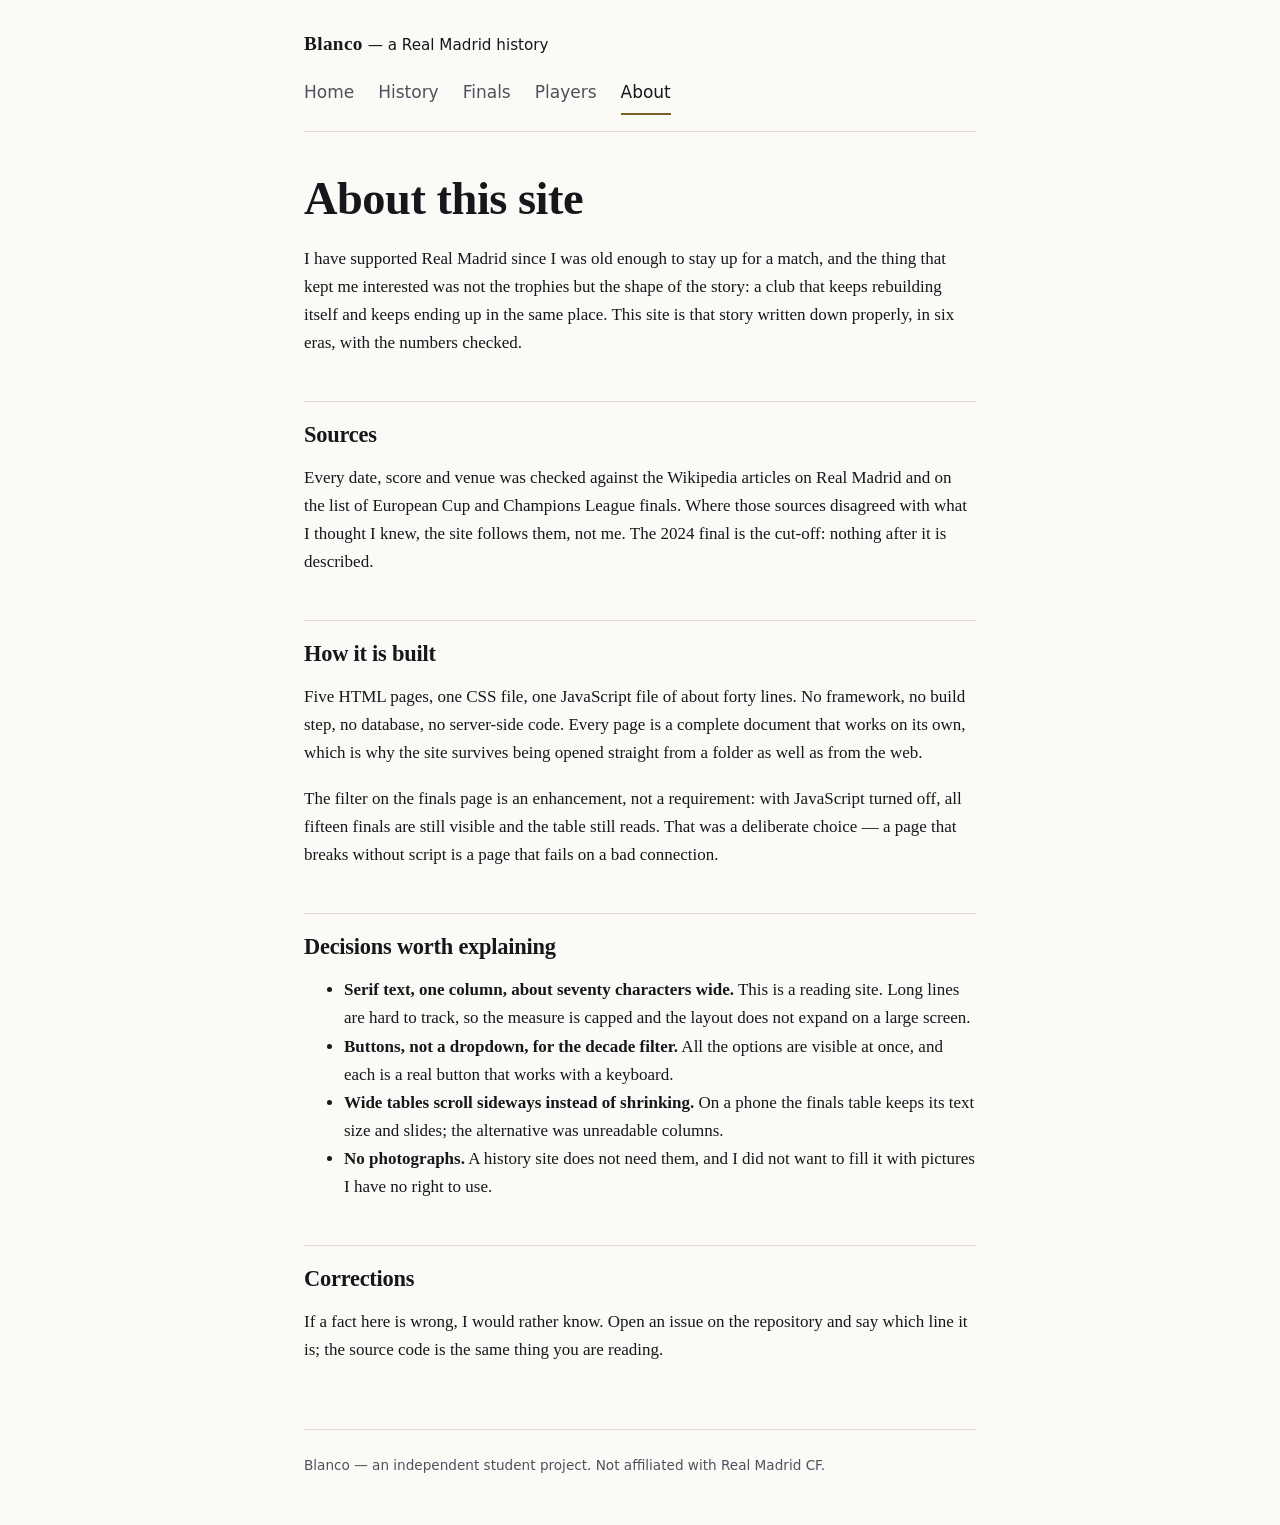
==== about.html @ bb0df21d "content: add about page with sources and build notes" ====
<!doctype html>
<html lang="en-HK">
<head>
  <meta charset="utf-8">
  <meta name="viewport" content="width=device-width, initial-scale=1">
  <title>About — Blanco</title>
  <meta name="description" content="Why this site exists, where the facts came from, and how it is built.">
  <link rel="stylesheet" href="style.css">
</head>
<body>
  <header>
    <p><strong>Blanco</strong> — a Real Madrid history</p>
    <nav aria-label="Primary">
      <ul>
        <li><a href="index.html">Home</a></li>
        <li><a href="history.html">History</a></li>
        <li><a href="finals.html">Finals</a></li>
        <li><a href="legends.html">Players</a></li>
        <li><a href="about.html" aria-current="page">About</a></li>
      </ul>
    </nav>
  </header>

  <main>
    <h1>About this site</h1>

    <p>
      I have supported Real Madrid since I was old enough to stay up for a match, and the
      thing that kept me interested was not the trophies but the shape of the story: a club
      that keeps rebuilding itself and keeps ending up in the same place. This site is that
      story written down properly, in six eras, with the numbers checked.
    </p>

    <h2>Sources</h2>
    <p>
      Every date, score and venue was checked against the Wikipedia articles on Real Madrid
      and on the list of European Cup and Champions League finals. Where those sources
      disagreed with what I thought I knew, the site follows them, not me. The 2024 final is
      the cut-off: nothing after it is described.
    </p>

    <h2>How it is built</h2>
    <p>
      Five HTML pages, one CSS file, one JavaScript file of about forty lines. No framework,
      no build step, no database, no server-side code. Every page is a complete document
      that works on its own, which is why the site survives being opened straight from a
      folder as well as from the web.
    </p>
    <p>
      The filter on the finals page is an enhancement, not a requirement: with JavaScript
      turned off, all fifteen finals are still visible and the table still reads. That was a
      deliberate choice — a page that breaks without script is a page that fails on a bad
      connection.
    </p>

    <h2>Decisions worth explaining</h2>
    <ul>
      <li>
        <strong>Serif text, one column, about seventy characters wide.</strong> This is a
        reading site. Long lines are hard to track, so the measure is capped and the layout
        does not expand on a large screen.
      </li>
      <li>
        <strong>Buttons, not a dropdown, for the decade filter.</strong> All the options are
        visible at once, and each is a real button that works with a keyboard.
      </li>
      <li>
        <strong>Wide tables scroll sideways instead of shrinking.</strong> On a phone the
        finals table keeps its text size and slides; the alternative was unreadable columns.
      </li>
      <li>
        <strong>No photographs.</strong> A history site does not need them, and I did not
        want to fill it with pictures I have no right to use.
      </li>
    </ul>

    <h2>Corrections</h2>
    <p>
      If a fact here is wrong, I would rather know. Open an issue on the repository and say
      which line it is; the source code is the same thing you are reading.
    </p>
  </main>

  <footer>
    <p>Blanco — an independent student project. Not affiliated with Real Madrid CF.</p>
  </footer>
</body>
</html>
---- style.css ----
/* Blanco — one stylesheet, no frameworks. */

:root {
  --paper: #fbfaf7;
  --ink: #15171b;
  --ink-soft: #4d525c;
  --line: #e3ded2;
  --gold-dark: #7a6024;
  --measure: 42rem;
  --serif: "Iowan Old Style", "Palatino Linotype", Palatino, Georgia, serif;
  --sans: system-ui, -apple-system, "Segoe UI", Roboto, Arial, sans-serif;
}

*, *::before, *::after { box-sizing: border-box; }

body {
  margin: 0;
  background: var(--paper);
  color: var(--ink);
  font-family: var(--serif);
  font-size: 1.0625rem;
  line-height: 1.65;
}

/* Every region sits on the same centre line. */
header, main, footer {
  width: min(100% - 2.5rem, var(--measure));
  margin-inline: auto;
}

header {
  padding-block: 1.75rem 1rem;
  border-bottom: 1px solid var(--line);
  font-family: var(--sans);
}

header p {
  margin: 0 0 0.75rem;
  font-size: 0.95rem;
}

header strong {
  font-family: var(--serif);
  font-size: 1.2rem;
  letter-spacing: 0.02em;
}

nav ul {
  display: flex;
  flex-wrap: wrap;
  gap: 0.25rem 1.5rem;
  margin: 0;
  padding: 0;
  list-style: none;
}

nav a {
  display: inline-block;
  padding: 0.4rem 0;
  color: var(--ink-soft);
  text-decoration: none;
  border-bottom: 2px solid transparent;
}

nav a:hover { color: var(--ink); }

nav a[aria-current="page"] {
  color: var(--ink);
  border-bottom-color: var(--gold-dark);
}

main { padding-block: 2.5rem 3rem; }

h1, h2, h3 {
  font-weight: 600;
  line-height: 1.15;
  letter-spacing: -0.01em;
}

h1 {
  font-size: clamp(1.9rem, 4.5vw, 2.9rem);
  margin: 0 0 1.25rem;
  text-wrap: balance;
}

h2 {
  font-size: 1.4rem;
  margin: 2.75rem 0 1rem;
  padding-top: 1.25rem;
  border-top: 1px solid var(--line);
}

h3 {
  font-family: var(--sans);
  font-size: 0.8rem;
  text-transform: uppercase;
  letter-spacing: 0.08em;
  color: var(--gold-dark);
  margin: 2rem 0 0.75rem;
}

p { margin: 0 0 1.1rem; }

main a { color: var(--gold-dark); text-underline-offset: 2px; }

.table-scroll { overflow-x: auto; }

table {
  width: 100%;
  border-collapse: collapse;
  font-family: var(--sans);
  font-size: 0.9rem;
  margin: 1rem 0 1.5rem;
}

caption {
  caption-side: top;
  text-align: left;
  font-size: 0.75rem;
  text-transform: uppercase;
  letter-spacing: 0.08em;
  color: var(--ink-soft);
  padding-bottom: 0.75rem;
}

th, td {
  text-align: left;
  padding: 0.6rem 0.75rem;
  border-bottom: 1px solid var(--line);
  vertical-align: top;
}

thead th {
  font-size: 0.75rem;
  text-transform: uppercase;
  letter-spacing: 0.06em;
  color: var(--ink-soft);
  border-bottom: 2px solid var(--ink);
}

tbody th { font-weight: 600; white-space: nowrap; }
tbody tr:nth-child(even) { background: rgba(0, 0, 0, 0.02); }

footer {
  padding-block: 1.5rem 3rem;
  border-top: 1px solid var(--line);
  font-family: var(--sans);
  font-size: 0.85rem;
  color: var(--ink-soft);
}

footer p { margin: 0; }

:focus-visible {
  outline: 2px solid var(--gold-dark);
  outline-offset: 3px;
}

@media (max-width: 30rem) {
  body { font-size: 1rem; }
  header { padding-block: 1.25rem 0.75rem; }
  nav ul { gap: 0.15rem 1.1rem; }
  h2 { font-size: 1.25rem; }
  table { font-size: 0.82rem; }
  th, td { padding: 0.5rem; }
}
.cards {
  display: grid;
  gap: 1.25rem;
  margin: 1.5rem 0;
}

@media (min-width: 40rem) {
  .cards { grid-template-columns: 1fr 1fr; }
}

.card {
  border: 1px solid var(--line);
  border-radius: 4px;
  padding: 1.25rem;
  background: #fff;
}

.card h2 {
  margin: 0 0 0.25rem;
  padding-top: 0;
  border-top: 0;
  font-size: 1.15rem;
}

.card p { margin-bottom: 0.75rem; }
.card p:last-child { margin-bottom: 0; }

.meta {
  font-family: var(--sans);
  font-size: 0.8rem;
  color: var(--ink-soft);
  margin-bottom: 0.75rem;
}
.filter {
  display: flex;
  flex-wrap: wrap;
  align-items: center;
  gap: 0.5rem;
  margin: 1.75rem 0 0.5rem;
  font-family: var(--sans);
}

.filter__label {
  margin: 0 0.25rem 0 0;
  font-size: 0.75rem;
  text-transform: uppercase;
  letter-spacing: 0.08em;
  color: var(--ink-soft);
}

.chip {
  font: inherit;
  font-size: 0.85rem;
  min-height: 2.5rem;
  padding: 0.4rem 0.9rem;
  border: 1px solid var(--line);
  border-radius: 999px;
  background: #fff;
  color: var(--ink);
  cursor: pointer;
}

.chip:hover { border-color: var(--ink-soft); }

.chip[aria-pressed="true"] {
  background: var(--ink);
  color: #fff;
  border-color: var(--ink);
}

.count {
  margin: 0 0 1rem;
  font-family: var(--sans);
  font-size: 0.8rem;
  color: var(--ink-soft);
}
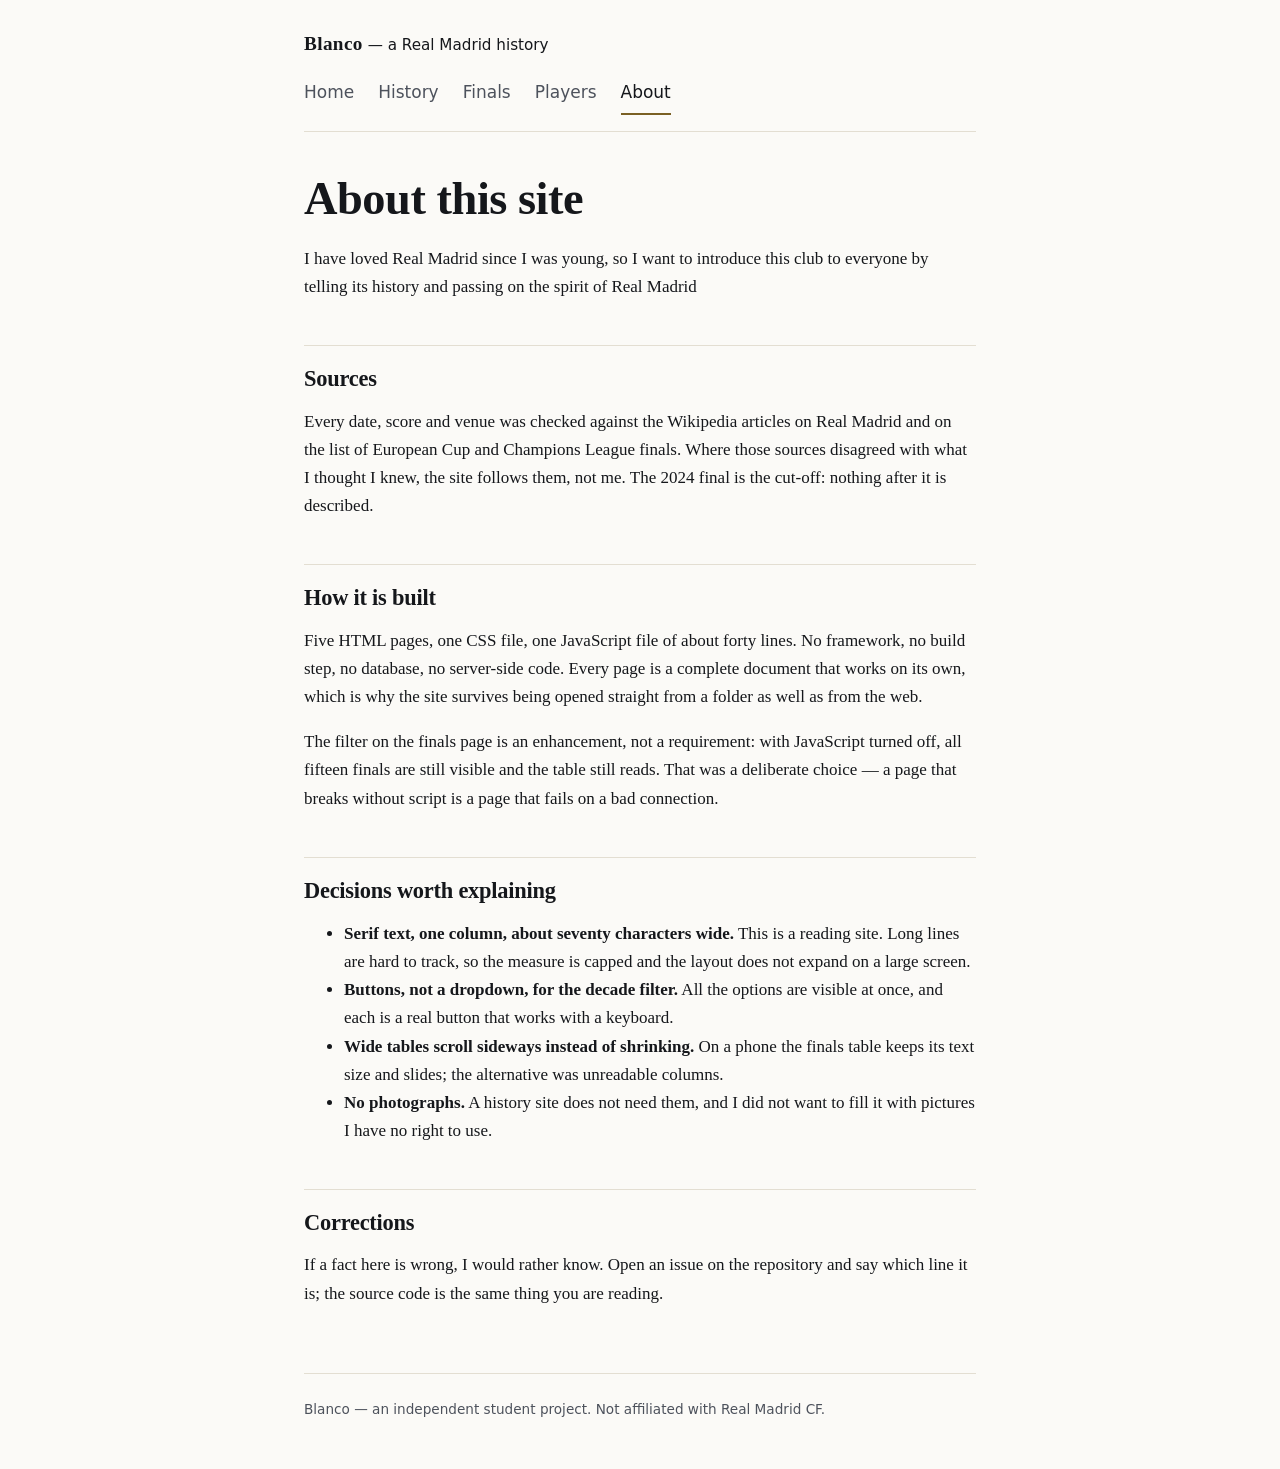
==== commit 541dbc68: "content: rewrite about intro in my own words" ====
--- a/about.html
+++ b/about.html
@@ -25,10 +25,7 @@
     <h1>About this site</h1>
 
     <p>
-      I have supported Real Madrid since I was old enough to stay up for a match, and the
-      thing that kept me interested was not the trophies but the shape of the story: a club
-      that keeps rebuilding itself and keeps ending up in the same place. This site is that
-      story written down properly, in six eras, with the numbers checked.
+      I have loved Real Madrid since I was young, so I want to introduce this club to everyone by telling its history and passing on the spirit of Real Madrid
     </p>
 
     <h2>Sources</h2>
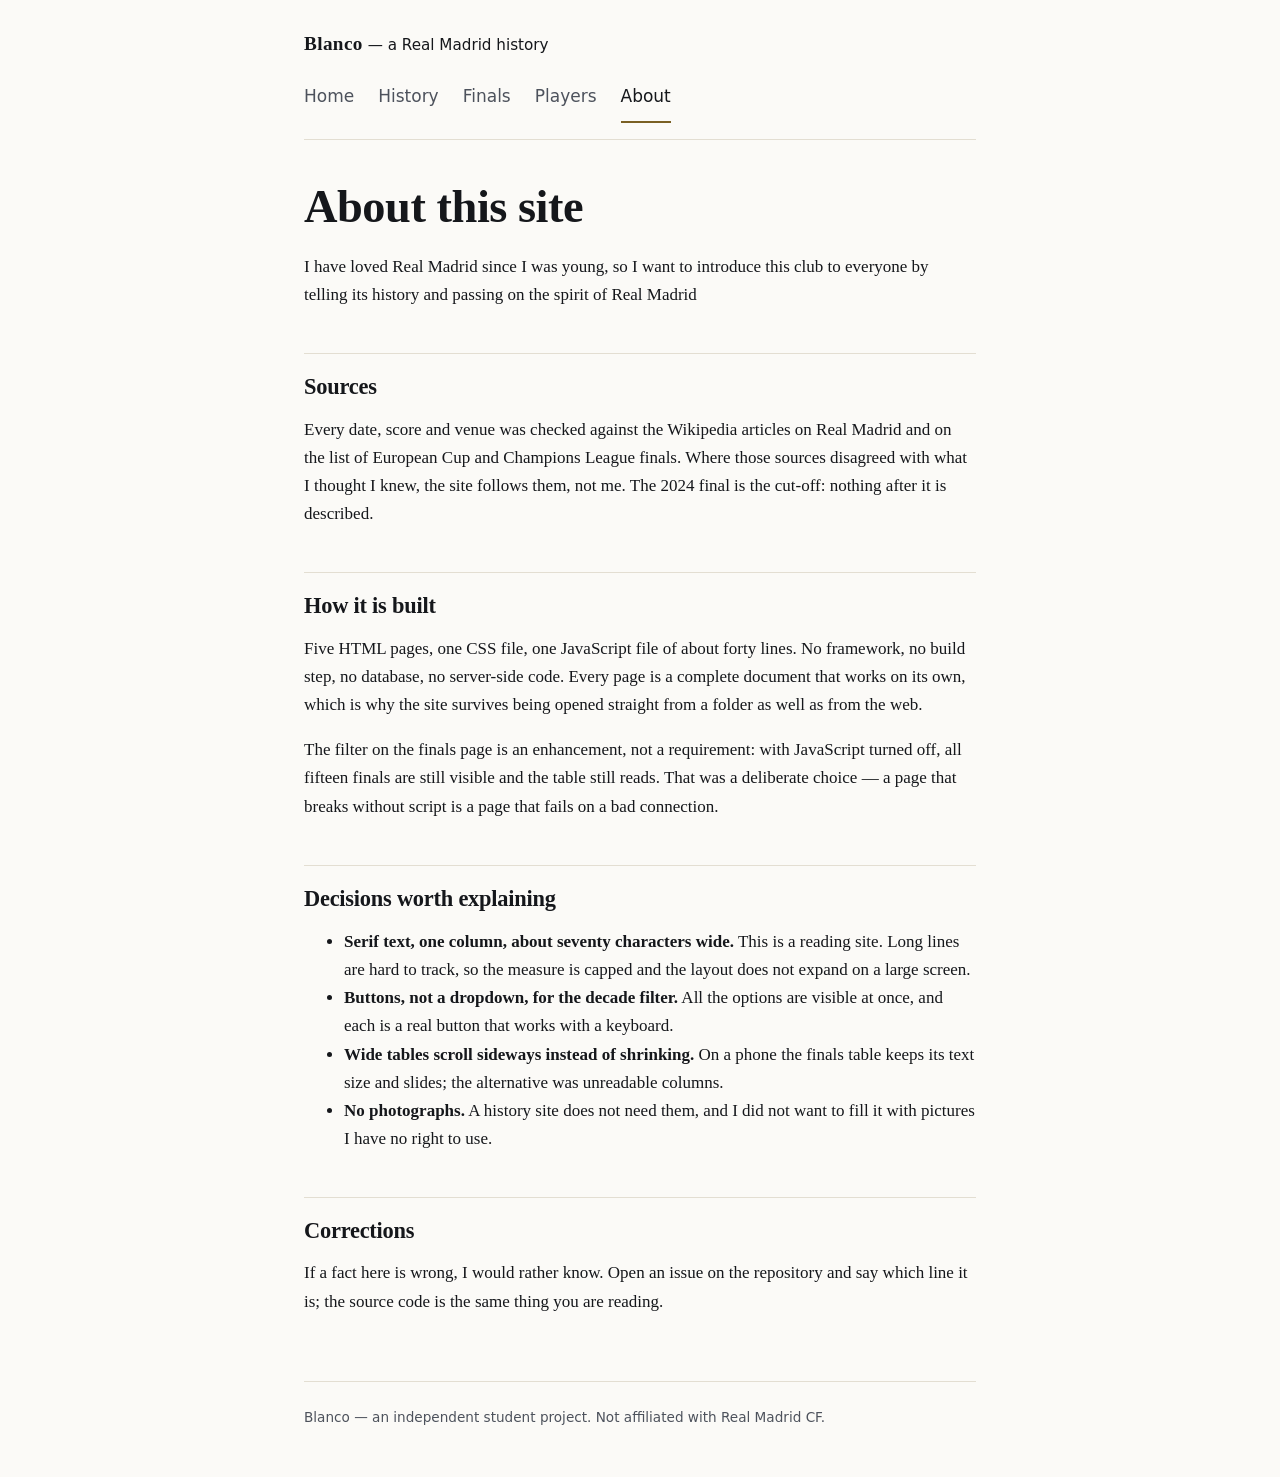
==== commit da50c63d: "a11y: add skip link and label the main landmark" ====
--- a/about.html
+++ b/about.html
@@ -8,6 +8,7 @@
   <link rel="stylesheet" href="style.css">
 </head>
 <body>
+      <a class="skip-link" href="#main">Skip to content</a>
   <header>
     <p><strong>Blanco</strong> — a Real Madrid history</p>
     <nav aria-label="Primary">
@@ -21,7 +22,7 @@
     </nav>
   </header>
 
-  <main>
+  <main id="main">
     <h1>About this site</h1>
 
     <p>
--- a/style.css
+++ b/style.css
@@ -56,7 +56,7 @@
 
 nav a {
   display: inline-block;
-  padding: 0.4rem 0;
+    padding: 0.65rem 0;
   color: var(--ink-soft);
   text-decoration: none;
   border-bottom: 2px solid transparent;
@@ -239,4 +239,20 @@
   font-family: var(--sans);
   font-size: 0.8rem;
   color: var(--ink-soft);
+}
+.skip-link {
+  position: absolute;
+  top: 0.5rem;
+  left: 0.5rem;
+  padding: 0.75rem 1rem;
+  background: var(--ink);
+  color: #fff;
+  font-family: var(--sans);
+  font-size: 0.9rem;
+  text-decoration: none;
+  transform: translateY(-150%);
+}
+
+.skip-link:focus {
+  transform: translateY(0);
 }
